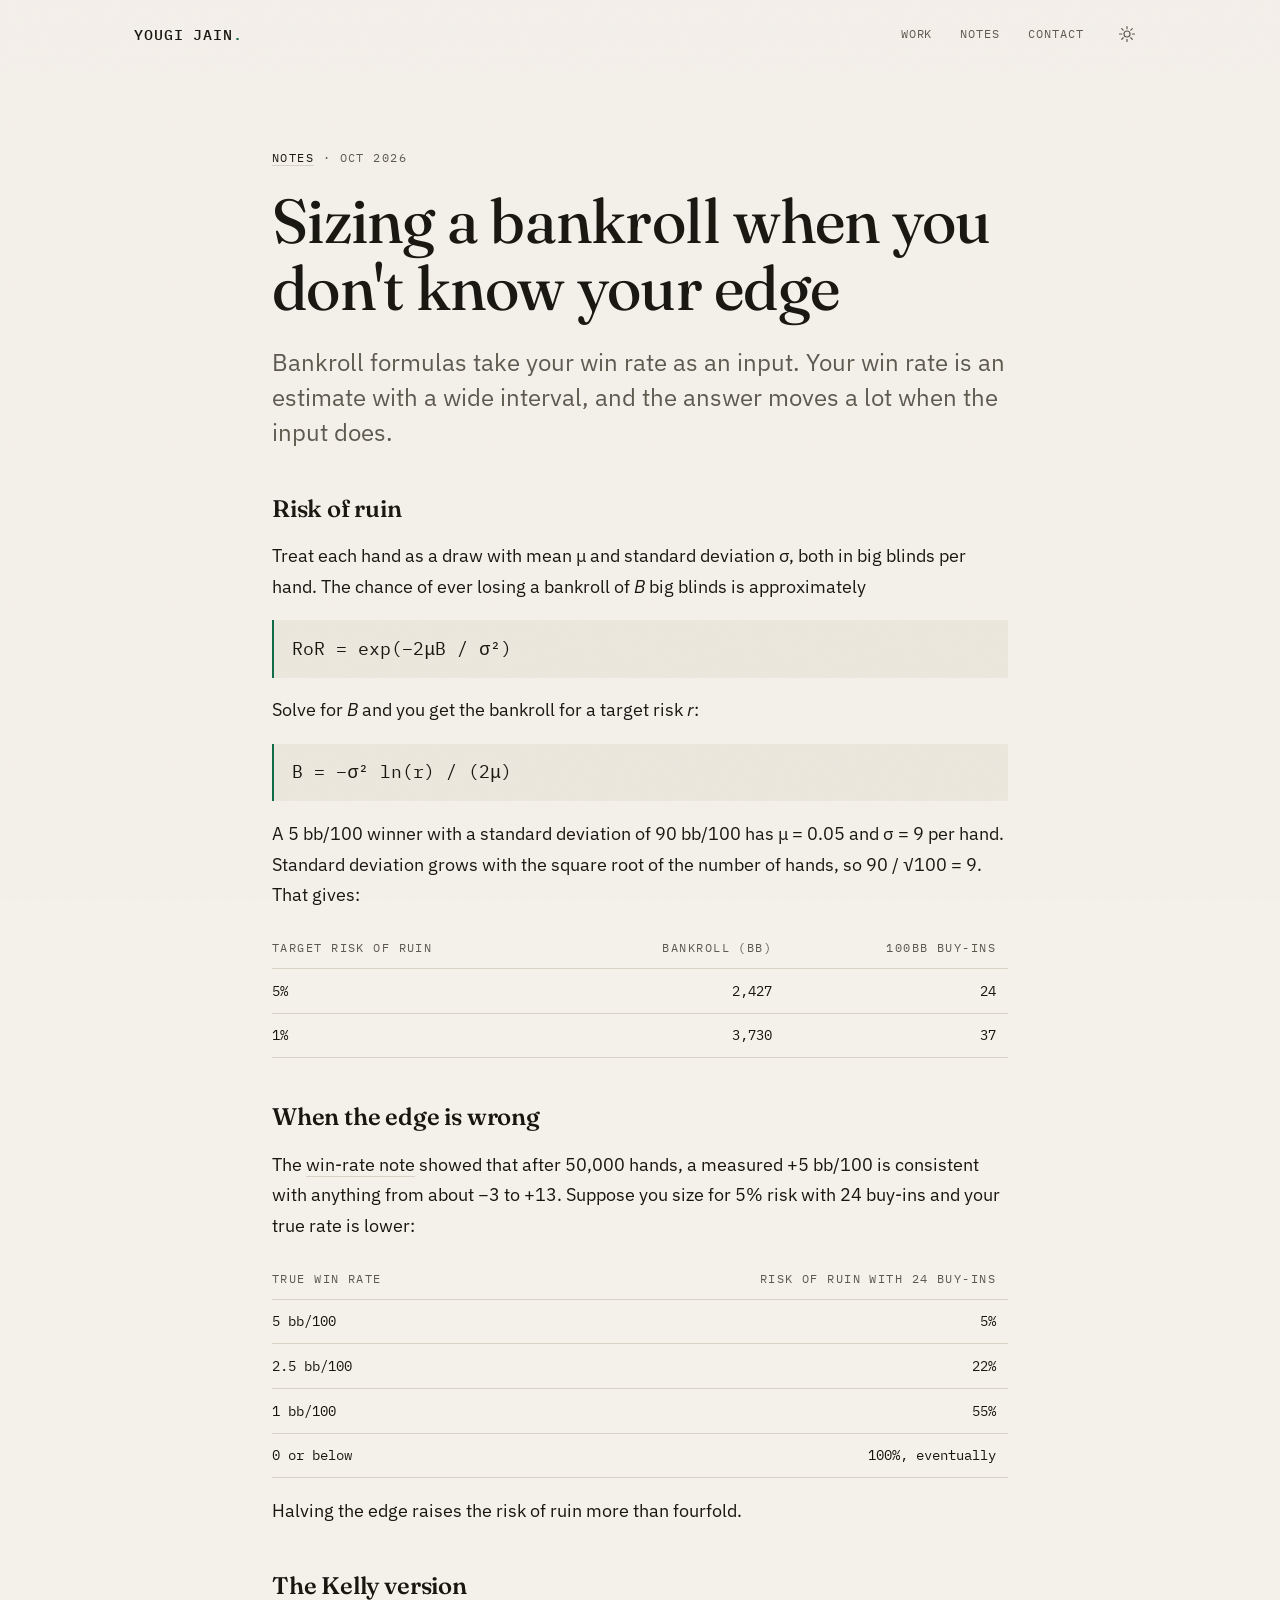
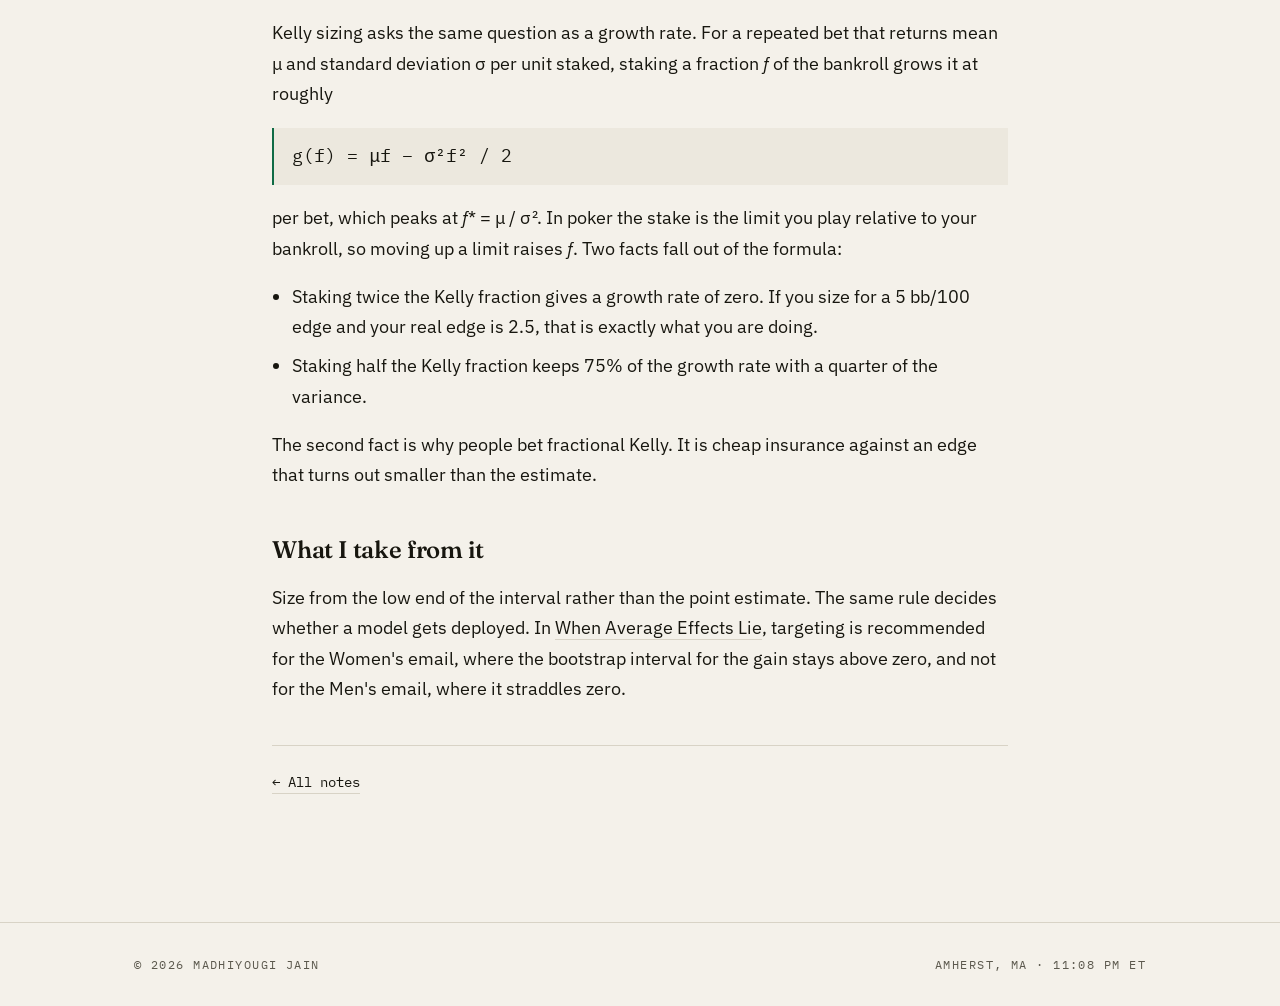
==== notes/bankroll-unknown-edge.html @ f8fefea2 "add the bankroll-under-uncertainty note The second note sizes a bankroll for a 5 bb/100 winner with " ====
<!DOCTYPE html>
<html lang="en">
<head>
  <meta charset="UTF-8" />
  <meta name="viewport" content="width=device-width, initial-scale=1.0" />

  <!-- Set theme before first paint to avoid a flash; flag JS so the
       reveal animation only hides content when scripting is available. -->
  <script>
    (function () {
      try {
        var s = localStorage.getItem("theme");
        var dark = s ? s === "dark" : matchMedia("(prefers-color-scheme: dark)").matches;
        document.documentElement.dataset.theme = dark ? "dark" : "light";
        document.documentElement.classList.add("js");
      } catch (e) {}
    })();
  </script>

  <title>Sizing a bankroll when you don't know your edge | Yougi Jain</title>
  <meta name="description" content="Risk of ruin and Kelly sizing both take your win rate as an input. What happens to a 5% risk-of-ruin bankroll when the true edge is half the estimate." />
  <meta name="author" content="Madhiyougi Jain" />
  <link rel="canonical" href="https://yougijain.com/notes/bankroll-unknown-edge.html" />

  <meta property="og:type" content="article" />
  <meta property="og:title" content="Sizing a bankroll when you don't know your edge" />
  <meta property="og:description" content="Risk of ruin and Kelly sizing both take your win rate as an input. What happens to a 5% risk-of-ruin bankroll when the true edge is half the estimate." />
  <meta property="og:url" content="https://yougijain.com/notes/bankroll-unknown-edge.html" />

  <meta name="theme-color" content="#f4f1ea" media="(prefers-color-scheme: light)" />
  <meta name="theme-color" content="#0c100e" media="(prefers-color-scheme: dark)" />

  <link rel="preconnect" href="https://fonts.googleapis.com" />
  <link rel="preconnect" href="https://fonts.gstatic.com" crossorigin />
  <link href="https://fonts.googleapis.com/css2?family=Fraunces:ital,opsz,wght@0,9..144,100..900;1,9..144,100..900&family=IBM+Plex+Mono:wght@400;500&family=IBM+Plex+Sans:wght@400;500;600&display=swap" rel="stylesheet" />

  <link rel="stylesheet" href="../css/style.css?v=20" />
</head>
<body>
  <a class="skip-link" href="#main">Skip to content</a>

  <header class="nav" id="nav">
    <div class="container nav__inner">
      <a class="nav__brand" href="../index.html">Yougi Jain<span class="nav__dot">.</span></a>

      <div class="nav__right">
        <nav class="nav__links" aria-label="Primary">
          <a href="../index.html#work">Work</a>
          <a href="../index.html#notes">Notes</a>
          <a href="../index.html#contact">Contact</a>
        </nav>

        <button class="nav__theme" id="themeToggle" type="button" aria-label="Switch theme" aria-pressed="false">
          <svg class="nav__theme-sun" aria-hidden="true" width="18" height="18" viewBox="0 0 24 24" fill="none" stroke="currentColor" stroke-width="1.6" stroke-linecap="round">
            <circle cx="12" cy="12" r="4" />
            <path d="M12 2v3M12 19v3M2 12h3M19 12h3M4.9 4.9l2 2M17 17l2 2M19.1 4.9l-2 2M7 17l-2 2" />
          </svg>
          <svg class="nav__theme-moon" aria-hidden="true" width="18" height="18" viewBox="0 0 24 24" fill="currentColor">
            <path d="M21 12.8A9 9 0 1 1 11.2 3a7 7 0 0 0 9.8 9.8z" />
          </svg>
        </button>

        <button class="nav__toggle" id="navToggle" aria-label="Toggle menu" aria-expanded="false">
          <span></span><span></span>
        </button>
      </div>
    </div>
    <span class="nav__progress" aria-hidden="true"></span>
  </header>

  <main id="main">
    <article class="note">
      <div class="container note__inner">
        <p class="note__meta"><a href="../index.html#notes">Notes</a> · Oct 2026</p>
        <h1 class="note__title">Sizing a bankroll when you don't know your edge</h1>
        <p class="note__lede">
          Bankroll formulas take your win rate as an input. Your win rate is an estimate
          with a wide interval, and the answer moves a lot when the input does.
        </p>

        <div class="note__body">
          <h2>Risk of ruin</h2>
          <p>
            Treat each hand as a draw with mean μ and standard deviation σ, both in big
            blinds per hand. The chance of ever losing a bankroll of <i>B</i> big blinds is
            approximately
          </p>
          <p class="note__formula">RoR = exp(−2μB / σ²)</p>
          <p>Solve for <i>B</i> and you get the bankroll for a target risk <i>r</i>:</p>
          <p class="note__formula">B = −σ² ln(r) / (2μ)</p>
          <p>
            A 5&nbsp;bb/100 winner with a standard deviation of 90&nbsp;bb/100 has μ&nbsp;=&nbsp;0.05 and σ&nbsp;=&nbsp;9
            per hand. Standard deviation grows with the square root of the number of hands,
            so 90&nbsp;/&nbsp;√100&nbsp;=&nbsp;9. That gives:
          </p>
          <div class="note__table-wrap">
            <table class="note__table">
              <thead>
                <tr><th scope="col">Target risk of ruin</th><th scope="col">Bankroll (bb)</th><th scope="col">100bb buy-ins</th></tr>
              </thead>
              <tbody>
                <tr><td>5%</td><td>2,427</td><td>24</td></tr>
                <tr><td>1%</td><td>3,730</td><td>37</td></tr>
              </tbody>
            </table>
          </div>

          <h2>When the edge is wrong</h2>
          <p>
            The <a href="win-rate-sample-size.html">win-rate note</a> showed that after
            50,000 hands, a measured +5&nbsp;bb/100 is consistent with anything from about −3 to
            +13. Suppose you size for 5% risk with 24&nbsp;buy-ins and your true rate is lower:
          </p>
          <div class="note__table-wrap">
            <table class="note__table">
              <thead>
                <tr><th scope="col">True win rate</th><th scope="col">Risk of ruin with 24&nbsp;buy-ins</th></tr>
              </thead>
              <tbody>
                <tr><td>5&nbsp;bb/100</td><td>5%</td></tr>
                <tr><td>2.5&nbsp;bb/100</td><td>22%</td></tr>
                <tr><td>1&nbsp;bb/100</td><td>55%</td></tr>
                <tr><td>0 or below</td><td>100%, eventually</td></tr>
              </tbody>
            </table>
          </div>
          <p>Halving the edge raises the risk of ruin more than fourfold.</p>

          <h2>The Kelly version</h2>
          <p>
            Kelly sizing asks the same question as a growth rate. For a repeated bet that
            returns mean μ and standard deviation σ per unit staked, staking a fraction
            <i>f</i> of the bankroll grows it at roughly
          </p>
          <p class="note__formula">g(f) = μf − σ²f² / 2</p>
          <p>
            per bet, which peaks at <i>f</i>*&nbsp;=&nbsp;μ&nbsp;/&nbsp;σ². In poker the stake is the limit you
            play relative to your bankroll, so moving up a limit raises <i>f</i>. Two facts
            fall out of the formula:
          </p>
          <ul>
            <li>
              Staking twice the Kelly fraction gives a growth rate of zero. If you size for
              a 5&nbsp;bb/100 edge and your real edge is 2.5, that is exactly what you are doing.
            </li>
            <li>
              Staking half the Kelly fraction keeps 75% of the growth rate with a quarter of
              the variance.
            </li>
          </ul>
          <p>
            The second fact is why people bet fractional Kelly. It is cheap insurance
            against an edge that turns out smaller than the estimate.
          </p>

          <h2>What I take from it</h2>
          <p>
            Size from the low end of the interval rather than the point estimate. The same
            rule decides whether a model gets deployed. In
            <a href="https://yougijain.github.io/When-Average-Effects-Lie/">When Average
            Effects Lie</a>, targeting is recommended for the Women's email, where the
            bootstrap interval for the gain stays above zero, and not for the Men's email,
            where it straddles zero.
          </p>
        </div>

        <footer class="note__end">
          <a href="../index.html#notes">← All notes</a>
        </footer>
      </div>
    </article>
  </main>

  <footer class="footer">
    <div class="container footer__inner">
      <span>© <span id="year"></span> Madhiyougi Jain</span>
      <span class="footer__meta">Amherst, MA · <span id="localTime"></span></span>
    </div>
  </footer>

  <script src="../js/main.js?v=2"></script>
</body>
</html>
---- css/style.css ----
/* ============================================================
   DESIGN TOKENS
   Change everything from here. Want a bolder, more creative
   look later? Mostly edit these variables + the fonts in
   index.html and the whole site follows.
   ============================================================ */
:root {
  color-scheme: light;

  /* Color — "paper ledger": warm paper, near-black ink, deep ledger green.
     The dark theme is the same story after hours: terminal + phosphor. */
  --bg:        #f4f1ea;   /* warm paper */
  --bg-alt:    #ece8de;   /* subtle panel */
  --bg-hero:   #f8f6f0;   /* landing: a hair lighter than --bg */
  --ink:       #17160f;   /* near-black text */
  --ink-soft:  #5c594e;   /* muted text */
  --line:      #d8d3c6;   /* hairlines / borders */
  --accent:    #0f6b45;   /* ledger green — the one pop of color */
  --accent-ink:#f8f6f0;

  /* Type — Fraunces carries the editorial voice (wide weight + optical
     range), IBM Plex Mono is the data voice, IBM Plex Sans reads quietly. */
  --font-display: "Fraunces", Georgia, serif;
  --font-body:    "IBM Plex Sans", system-ui, sans-serif;
  --font-mono:    "IBM Plex Mono", ui-monospace, monospace;

  /* Scale */
  --step--2: clamp(0.7rem, 0.68rem + 0.1vw, 0.75rem);
  --step--1: clamp(0.83rem, 0.8rem + 0.15vw, 0.9rem);
  --step-0:  clamp(1rem, 0.95rem + 0.25vw, 1.125rem);
  --step-1:  clamp(1.2rem, 1.1rem + 0.5vw, 1.5rem);
  --step-2:  clamp(1.6rem, 1.4rem + 1.1vw, 2.4rem);
  --step-3:  clamp(2.2rem, 1.8rem + 2.6vw, 3.9rem);
  --step-4:  clamp(2.7rem, 1.9rem + 5.9vw, 7.4rem);

  /* Spacing scale — for intra-section stacking */
  --space-2: 1rem;
  --space-3: 1.5rem;
  --space-4: 2.5rem;

  /* Layout */
  --container: 1140px;
  --gutter: clamp(1.25rem, 5vw, 4rem);
  --section-y: clamp(4.5rem, 10vw, 9rem);
  --radius: 14px;
  --rail: 220px;       /* shared section label column */
  --nav-h: 68px;

  /* Motion */
  --ease: cubic-bezier(0.22, 1, 0.36, 1);
}

/* Dark theme — applied by the inline <head> script + nav toggle.
   Green-cast near-black + phosphor accent: the terminal after hours. */
[data-theme="dark"] {
  color-scheme: dark;
  --bg:#0c100e; --bg-alt:#131a16; --bg-hero:#0f1411; --ink:#e8ece3;
  --ink-soft:#99a195; --line:#242c26; --accent:#45d688; --accent-ink:#0c100e;
}

/* ============================================================
   RESET / BASE
   ============================================================ */
*, *::before, *::after { box-sizing: border-box; }
* { margin: 0; }
html { scroll-behavior: smooth; -webkit-text-size-adjust: 100%; }
@media (prefers-reduced-motion: reduce) {
  html { scroll-behavior: auto; }
  *, *::before, *::after { animation: none !important; transition: none !important; }
  .reveal, .stat-strip.reveal > div { opacity: 1 !important; transform: none !important; }
  .hero__scroll-line::after { width: 100%; }
}

body {
  background: var(--bg);
  color: var(--ink);
  font-family: var(--font-body);
  font-size: var(--step-0);
  line-height: 1.6;
  -webkit-font-smoothing: antialiased;
  text-rendering: optimizeLegibility;
  transition: background-color .35s var(--ease), color .35s var(--ease);
}

img { max-width: 100%; display: block; }
a { color: inherit; text-decoration: none; }
ul, ol { list-style: none; padding: 0; }

::selection { background: var(--accent); color: var(--accent-ink); }

/* Film grain — a whisper of texture so large flat areas don't read sterile.
   Pure SVG noise, fixed, non-interactive. */
body::after {
  content: "";
  position: fixed; inset: 0; z-index: 90;
  pointer-events: none;
  background-image: url("data:image/svg+xml,%3Csvg xmlns='http://www.w3.org/2000/svg' width='160' height='160'%3E%3Cfilter id='n'%3E%3CfeTurbulence type='fractalNoise' baseFrequency='0.9' numOctaves='2' stitchTiles='stitch'/%3E%3C/filter%3E%3Crect width='100%25' height='100%25' filter='url(%23n)'/%3E%3C/svg%3E");
  opacity: .035;
}
[data-theme="dark"] body::after { opacity: .05; }

/* Consistent, token-driven focus ring for keyboard users only */
:where(a, button, [tabindex]):focus-visible {
  outline: 2px solid var(--accent);
  outline-offset: 3px;
  border-radius: 2px;
}
:focus:not(:focus-visible) { outline: none; }
.btn:focus-visible { outline-offset: 4px; }

.container {
  width: 100%;
  max-width: var(--container);
  margin-inline: auto;
  padding-inline: var(--gutter);
}

.skip-link {
  position: absolute; left: -999px; top: 0;
  background: var(--ink); color: var(--bg);
  padding: .6rem 1rem; z-index: 100; border-radius: 0 0 2px 0;
}
.skip-link:focus { left: 0; }

/* ============================================================
   NAV
   ============================================================ */
.nav {
  position: fixed; inset: 0 0 auto 0; z-index: 50;
  backdrop-filter: blur(10px);
  background: color-mix(in srgb, var(--bg) 80%, transparent);
  border-bottom: 1px solid transparent;
  transition: border-color .35s var(--ease), background-color .35s var(--ease);
}
.nav.is-scrolled { border-bottom-color: var(--line); }
.nav__inner {
  display: flex; align-items: center; justify-content: space-between;
  height: var(--nav-h);
}
.nav__brand {
  font-family: var(--font-mono);
  font-weight: 500; font-size: 0.95rem;
  text-transform: uppercase; letter-spacing: 0.06em;
}
.nav__dot { color: var(--accent); }
.nav__right { display: flex; align-items: center; gap: 1.5rem; }
.nav__links { display: flex; gap: 1.75rem; }
.nav__links a {
  font-family: var(--font-mono);
  font-size: var(--step--2); text-transform: uppercase; letter-spacing: 0.08em;
  color: var(--ink-soft);
  position: relative; transition: color .2s var(--ease);
}
.nav__links a::after {
  content: ""; position: absolute; left: 0; bottom: -4px;
  width: 0; height: 1px; background: var(--accent);
  transition: width .25s var(--ease);
}
.nav__links a:hover, .nav__links a.is-active { color: var(--ink); }
.nav__links a:hover::after, .nav__links a.is-active::after { width: 100%; }

/* Theme toggle */
.nav__theme {
  display: inline-flex; align-items: center; justify-content: center;
  width: 38px; height: 38px;
  background: none; border: 0; cursor: pointer;
  color: var(--ink-soft); transition: color .2s var(--ease);
}
.nav__theme:hover { color: var(--ink); }
.nav__theme svg { display: block; }
.nav__theme .nav__theme-moon { display: none; }
[data-theme="dark"] .nav__theme .nav__theme-sun { display: none; }
[data-theme="dark"] .nav__theme .nav__theme-moon { display: block; }

.nav__toggle {
  display: none; flex-direction: column; gap: 5px;
  background: none; border: 0; cursor: pointer; padding: 8px;
}
.nav__toggle span {
  width: 24px; height: 2px; background: var(--ink);
  transition: transform .3s var(--ease), opacity .3s var(--ease);
}
.nav.is-open .nav__toggle span:nth-child(1) { transform: translateY(3.5px) rotate(45deg); }
.nav.is-open .nav__toggle span:nth-child(2) { transform: translateY(-3.5px) rotate(-45deg); }

/* Reading progress — a hairline of accent along the nav's bottom edge.
   Width driven by --scroll (0–1) from JS; sits on the border line. */
.nav__progress {
  position: absolute; left: 0; right: 0; bottom: -1px;
  height: 2px; background: var(--accent);
  transform: scaleX(var(--scroll, 0)); transform-origin: left;
  pointer-events: none;
}

/* ============================================================
   HERO
   ============================================================ */
.hero {
  min-height: 100svh;
  display: flex; flex-direction: column; justify-content: center;
  padding-block: 8rem 4rem; position: relative;
  overflow: hidden;
  /* Landing reads a touch lighter than the content below, with a faint
     accent glow from the top for depth. The 1px border-top on the first
     section keeps the scroll transition crisp. */
  background:
    radial-gradient(135% 95% at 50% 0%, color-mix(in srgb, var(--accent) 5%, transparent), transparent 55%),
    var(--bg-hero);
}
/* Data grid — a faint dot lattice fading out toward the fold… */
.hero::before {
  content: "";
  position: absolute; inset: 0; pointer-events: none;
  background-image: radial-gradient(color-mix(in srgb, var(--ink) 30%, transparent) 1px, transparent 1.5px);
  background-size: 30px 30px;
  -webkit-mask-image: linear-gradient(to bottom, black, transparent 72%);
  mask-image: linear-gradient(to bottom, black, transparent 72%);
  opacity: .3;
}
/* …and an accent layer of the same lattice, unmasked only in a circle
   around the cursor (--mx/--my from JS) so dots light up as you move. */
.hero::after {
  content: "";
  position: absolute; inset: 0; pointer-events: none;
  background-image: radial-gradient(var(--accent) 1.2px, transparent 1.8px);
  background-size: 30px 30px;
  -webkit-mask-image: radial-gradient(240px circle at var(--mx, -999px) var(--my, -999px), black, transparent 70%);
  mask-image: radial-gradient(240px circle at var(--mx, -999px) var(--my, -999px), black, transparent 70%);
  opacity: .55;
}
.hero__content { position: relative; z-index: 1; }
.hero__eyebrow {
  font-family: var(--font-mono);
  font-size: var(--step--1);
  text-transform: uppercase; letter-spacing: 0.12em;
  color: var(--ink-soft); margin-bottom: 1.5rem;
}
.hero__title {
  font-family: var(--font-display);
  font-weight: 320;
  font-size: var(--step-4);
  line-height: 1.04;
  letter-spacing: -0.015em;
  margin-bottom: 1.75rem;
}
/* Masked line reveal — each line slides up out of its own overflow-clipped
   wrapper on load. Hidden state comes from the animation itself (fill-mode
   both), so no-JS and reduced-motion visitors just see the text. */
.hero__line {
  display: block; overflow: hidden;
  padding-block: .1em; margin-block: -.1em; /* keep descenders unclipped */
}
.hero__line-inner { display: inline-block; }
html.js .hero__line-inner { animation: heroLineUp .9s var(--ease) both; animation-delay: .1s; }
html.js .hero__line:nth-child(2) .hero__line-inner { animation-delay: .22s; }
@keyframes heroLineUp { from { transform: translateY(112%); } }
/* The one editorial flourish: the payoff word swings heavy and italic
   against the light roman around it. */
.hero__accent-word {
  font-family: var(--font-display);
  font-style: italic; font-weight: 680;
  font-size: 1em; letter-spacing: -0.01em;
  color: var(--accent);
}
.hero__lede {
  max-width: 48ch;
  font-size: var(--step-1);
  line-height: 1.45;
  color: var(--ink-soft);
  margin-bottom: var(--space-4);
}
/* Lede links point at project cards further down; underline them quietly. */
.hero__lede a {
  color: var(--ink);
  border-bottom: 1px solid var(--line);
  transition: color .2s var(--ease), border-color .2s var(--ease);
}
.hero__lede a:hover { color: var(--accent); border-color: var(--accent); }
.hero__actions { display: flex; align-items: center; gap: 1rem 1.5rem; flex-wrap: wrap; }
/* Load-in choreography: eyebrow → title lines → lede → actions. */
.hero__lede.reveal { transition-delay: .3s; }
.hero__actions.reveal { transition-delay: .42s; }

/* Availability — quiet, next to the CTAs, with a slow-pulsing dot. */
.hero__avail {
  display: inline-flex; align-items: center; gap: .55rem;
  font-family: var(--font-mono); font-size: var(--step--2);
  text-transform: uppercase; letter-spacing: 0.12em;
  color: var(--ink-soft);
}
.hero__avail-dot {
  width: 8px; height: 8px; border-radius: 50%;
  background: var(--accent); position: relative; flex: none;
}
.hero__avail-dot::after {
  content: ""; position: absolute; inset: 0; border-radius: 50%;
  background: var(--accent);
  animation: availPing 2.4s var(--ease) infinite;
}
@keyframes availPing {
  0% { transform: scale(1); opacity: .6; }
  70%, 100% { transform: scale(2.6); opacity: 0; }
}

.hero__scroll {
  position: absolute; bottom: 2rem; left: var(--gutter);
  display: flex; align-items: center; gap: .75rem;
  font-family: var(--font-mono); font-size: var(--step--2);
  letter-spacing: 0.12em; text-transform: uppercase; color: var(--ink-soft);
}
.hero__scroll-line { width: 50px; height: 1px; background: var(--line); position: relative; overflow: hidden; }
.hero__scroll-line::after {
  content: ""; position: absolute; inset: 0; width: 50%;
  background: var(--ink); animation: scrollLine 2.2s var(--ease) infinite;
}
@keyframes scrollLine { 0%{transform:translateX(-100%);} 100%{transform:translateX(200%);} }

/* ============================================================
   BUTTONS
   ============================================================ */
.btn {
  display: inline-flex; align-items: center; gap: .5rem;
  font-family: var(--font-mono);
  font-size: var(--step--1); font-weight: 500;
  text-transform: uppercase; letter-spacing: 0.07em;
  padding: .8rem 1.35rem; border-radius: 2px;
  border: 1px solid var(--ink);
  transition: transform .2s var(--ease), background .2s var(--ease), color .2s var(--ease), border-color .2s var(--ease);
}
.btn--primary { background: var(--ink); color: var(--bg); }
.btn--primary:hover { background: var(--accent); border-color: var(--accent); color: var(--accent-ink); }
.btn--ghost { background: transparent; color: var(--ink); }
.btn--ghost:hover { background: var(--ink); color: var(--bg); }

/* ============================================================
   SECTIONS (shared)
   ============================================================ */
.section { padding-block: var(--section-y); border-top: 1px solid var(--line); }
.section__grid {
  display: grid; grid-template-columns: var(--rail) 1fr; gap: clamp(2rem, 5vw, 5rem);
}
.section__label, .section__num {
  font-family: var(--font-mono);
  font-size: var(--step--1);
  text-transform: uppercase; letter-spacing: 0.12em; color: var(--ink-soft);
}
.section__label { position: sticky; top: calc(var(--nav-h) + 2rem); height: max-content; }
.section__num { display: block; font-size: var(--step-0); font-weight: 500; color: var(--accent); margin-bottom: .4rem; }

.lead {
  font-family: var(--font-display);
  font-size: var(--step-2); line-height: 1.38;
  letter-spacing: -0.01em; color: var(--ink);
  margin-bottom: var(--space-3); font-weight: 400;
}
.section__body p { margin-bottom: var(--space-2); color: var(--ink-soft); max-width: 58ch; }
.section__body p.lead { color: var(--ink); }

/* About facts — the section now leads with these (no intro prose). */
.facts {
  display: grid;
  grid-template-columns: repeat(2, 1fr); gap: 1.5rem 2rem;
}
.fact dt {
  font-family: var(--font-mono); font-size: var(--step--2);
  text-transform: uppercase; letter-spacing: 0.12em;
  color: var(--ink-soft); margin-bottom: .35rem;
}
.fact dd { font-weight: 500; }

/* ============================================================
   STAT PRIMITIVE
   One monospace key/value language in two tiers: the About
   "at a glance" strip (showcase — larger dd at --step-2) and
   the per-project metric rows (inline — dd at --step-1, with
   hairline dividers). Same vocabulary, deliberate size delta.
   ============================================================ */
.stat-strip {
  display: flex; flex-wrap: wrap; gap: 1.75rem 2rem;
  margin-top: var(--space-4); padding-top: 1.75rem;
  border-top: 1px solid var(--line);
  font-variant-numeric: tabular-nums;
}
.stat-strip > div { flex: 1 1 auto; min-width: max-content; }
.stat-strip > div dt {
  font-family: var(--font-mono); font-size: var(--step--2);
  text-transform: uppercase; letter-spacing: 0.12em;
  color: var(--ink-soft); margin-bottom: .3rem;
}
.stat-strip > div dd {
  font-family: var(--font-mono); font-size: var(--step-2);
  font-weight: 500; letter-spacing: -0.02em; line-height: 1;
}
/* Children cascade in one after another once the strip is revealed
   (hidden state gated on html.js, same contract as .reveal). */
html.js .stat-strip.reveal > div {
  opacity: 0; transform: translateY(14px);
  transition: opacity .6s var(--ease), transform .6s var(--ease);
}
html.js .stat-strip.reveal.is-visible > div { opacity: 1; transform: none; }
.stat-strip.reveal > div:nth-child(2) { transition-delay: .08s; }
.stat-strip.reveal > div:nth-child(3) { transition-delay: .16s; }
.stat-strip.reveal > div:nth-child(4) { transition-delay: .24s; }

.stats {
  display: flex; flex-wrap: wrap; gap: .9rem 0;
  margin-bottom: 1.25rem; border-top: 1px solid var(--line);
  font-variant-numeric: tabular-nums;
}
.stat { padding: .65rem 1.1rem .65rem 0; margin-right: 1.1rem; border-right: 1px solid var(--line); }
.stat:last-child { border-right: 0; margin-right: 0; }
.stat dt {
  font-family: var(--font-mono); font-size: var(--step--2);
  text-transform: uppercase; letter-spacing: 0.12em;
  color: var(--ink-soft); margin-bottom: .2rem;
}
.stat dd {
  font-family: var(--font-mono); font-size: var(--step-1);
  font-weight: 500; letter-spacing: -0.01em; color: var(--ink);
}

/* ============================================================
   PROJECTS
   ============================================================ */
.projects { display: grid; border-block: 1px solid var(--line); }
.project {
  /* How far the hover tint reaches past the text column on each side.
     Always narrower than --gutter and the rail gap, so it never overflows. */
  --card-pad-x: clamp(1rem, 2.5vw, 2rem);
  position: relative;
  isolation: isolate;
  background: var(--bg);
  padding: clamp(2.25rem, 4vw, 3.25rem) 0;
}
.project + .project { border-top: 1px solid var(--line); }
/* Cards the hero links to land below the sticky nav, not under it. */
.project[id] { scroll-margin-top: var(--nav-h); }
/* Hover tint is a layer wider than the card, giving the copy breathing
   room while the text and rules stay aligned with the rest of the page. */
.project::after {
  content: "";
  position: absolute; inset: 0 calc(-1 * var(--card-pad-x));
  z-index: -1;
  background: var(--bg-alt);
  opacity: 0;
  transition: opacity .3s var(--ease);
}
/* Accent rail marks the tint's left edge and grows from the vertical
   centre outward on hover. */
.project::before {
  content: "";
  position: absolute; left: calc(-1 * var(--card-pad-x)); top: 0; bottom: 0;
  width: 2px; background: var(--accent);
  transform: scaleY(0); transform-origin: center;
  transition: transform .35s var(--ease);
}
.project:hover::after { opacity: 1; }
.project:hover::before { transform: scaleY(1); }

/* Featured project — the flagship leads the section on the strength of a
   larger title alone, so it reads as the hero without borrowing the hover
   treatment (a persistent tint/rail made it look permanently hovered). */
.project--featured .project__title { font-size: var(--step-3); }
.project__meta { display: flex; flex-direction: row; align-items: baseline; gap: 1rem; margin-bottom: 1rem; }
.project__body { min-width: 0; }
.project__year { font-family: var(--font-mono); font-size: var(--step--1); }
.project__badge {
  font-family: var(--font-mono); font-size: var(--step--2);
  text-transform: uppercase; letter-spacing: 0.12em; color: var(--accent);
}
.project__type {
  font-size: var(--step--2); text-transform: uppercase; letter-spacing: 0.12em;
  color: var(--ink-soft); margin-left: auto;
}
.project__title {
  font-family: var(--font-display); font-weight: 560;
  font-size: var(--step-2); letter-spacing: -0.012em;
  line-height: 1.12; margin-bottom: 1rem;
}
.project__desc { color: var(--ink-soft); max-width: 58ch; margin-bottom: 1.25rem; }

/* Tech stack — a quiet slash-separated metadata line, not a chip cloud. */
.tags { display: flex; flex-wrap: wrap; align-items: baseline; gap: .3rem .65rem; margin-bottom: 1.25rem; }
.tags li {
  font-family: var(--font-mono);
  font-size: var(--step--1);
  line-height: 1.5;
  color: var(--ink-soft);
  white-space: nowrap;
  transition: color .2s var(--ease);
}
.tags li:not(:last-child)::after { content: " /"; color: var(--line); margin-left: .65rem; }
.tags li:hover { color: var(--ink); }

.project__links { display: flex; gap: 1.5rem; }
.project__links a {
  font-family: var(--font-mono);
  font-size: var(--step--1); font-weight: 500;
  border-bottom: 1px solid var(--line); padding-bottom: 2px;
  transition: border-color .2s var(--ease), color .2s var(--ease);
}
.project__links a:hover { border-color: var(--accent); color: var(--accent); }

/* Work groups: the full cards are split into labelled sets. The label
   shares the "Also built" label style below; groups stack with the same gap. */
.work-group + .work-group { margin-top: var(--space-4); }

/* Index list: a compact, hairline-ruled list of links, one row per item.
   Name and year share a line with the summary below on narrow screens,
   three columns once there's room. Used by "Also built" under the work
   groups and by the Notes section. External links (target=_blank) get a
   ↗ after the name; internal ones don't. */
.also { margin-top: var(--space-4); }
.work-group__label,
.also__label {
  font-family: var(--font-mono); font-size: var(--step--2); font-weight: 400;
  text-transform: uppercase; letter-spacing: 0.12em;
  color: var(--ink-soft); margin-bottom: .75rem;
}
.index-list { border-top: 1px solid var(--line); }
.index-list__item { border-bottom: 1px solid var(--line); }
.index-list__item a {
  display: grid;
  grid-template-columns: minmax(8rem, 11rem) 1fr auto;
  grid-template-areas: "name desc year";
  gap: .3rem 1.5rem; align-items: baseline;
  padding-block: 1.1rem;
}
.index-list__name {
  grid-area: name;
  font-family: var(--font-display); font-weight: 560; font-size: var(--step-1);
  letter-spacing: -0.008em; line-height: 1.2;
  transition: color .2s var(--ease);
}
.index-list__item a[target="_blank"] .index-list__name::after { content: " ↗"; font-family: var(--font-mono); font-size: var(--step--1); color: var(--ink-soft); }
.index-list__desc { grid-area: desc; color: var(--ink-soft); font-size: var(--step--1); line-height: 1.55; max-width: 58ch; }
.index-list__year { grid-area: year; font-family: var(--font-mono); font-size: var(--step--1); color: var(--ink-soft); white-space: nowrap; }
.index-list__item a:hover .index-list__name { color: var(--accent); }

/* "See more" link below the projects list */
.work__more {
  display: inline-block; margin-top: 2.5rem;
  font-family: var(--font-mono); font-size: var(--step--1);
  color: var(--ink-soft);
  border-bottom: 1px solid var(--line); padding-bottom: 3px;
  transition: color .2s var(--ease), border-color .2s var(--ease);
}
.work__more:hover { color: var(--accent); border-color: var(--accent); }

/* ============================================================
   EXPERIENCE / TIMELINE
   ============================================================ */
.timeline { display: grid; }
/* Each item carries a segment of the spine via its left border; spacing
   lives in padding-bottom so the border stays continuous through the gap.
   The last item drops its border so the line ends exactly at the last node. */
.timeline__item {
  position: relative;
  margin-left: 6px;
  padding: 0 0 var(--space-4) 2rem;
  border-left: 2px solid var(--line);
  transition: border-color .3s var(--ease);
}
.timeline__item:last-child { padding-bottom: 0; border-color: transparent; }
.timeline__item::before {
  content: "";
  position: absolute; left: -8px; top: .2rem;
  width: 14px; height: 14px; border-radius: 50%;
  background: var(--bg); border: 2px solid var(--accent);
  transition: background .25s var(--ease), transform .3s var(--ease);
}
.timeline__what { transition: transform .3s var(--ease); }
/* Hover: the segment's node lights up and grows while its copy steps off the
   spine, so each role reads as an active point on the timeline. */
.timeline__item:not(:last-child):hover { border-color: var(--accent); }
.timeline__item:hover::before { background: var(--accent); transform: scale(1.3); }
.timeline__item:hover .timeline__what { transform: translateX(8px); }
.timeline__item:hover .timeline__what h3 { color: var(--accent); }
.timeline__when {
  font-family: var(--font-mono); font-size: var(--step--2);
  text-transform: uppercase; letter-spacing: 0.12em;
  color: var(--accent); margin-bottom: .5rem;
}
.timeline__what h3 {
  font-family: var(--font-display); font-size: var(--step-1);
  font-weight: 560; letter-spacing: -0.008em; margin-bottom: .25rem;
  transition: color .25s var(--ease);
}
.timeline__org { color: var(--ink-soft) !important; font-weight: 500; margin-bottom: .6rem !important; font-size: var(--step--1); }
.timeline__what > p:last-child { margin-bottom: 0; }

/* ============================================================
   EDUCATION
   ============================================================ */
.edu__head {
  display: flex; flex-wrap: wrap; align-items: baseline;
  justify-content: space-between; gap: .35rem 1.5rem; margin-bottom: .6rem;
}
.edu__school { font-family: var(--font-display); font-size: var(--step-1); font-weight: 560; letter-spacing: -0.008em; }
.edu__when {
  font-family: var(--font-mono); font-size: var(--step--2);
  text-transform: uppercase; letter-spacing: 0.12em; color: var(--accent);
}
.edu__degree { color: var(--ink) !important; font-weight: 500; margin-bottom: .6rem !important; }
.edu__note { color: var(--ink-soft); max-width: 58ch; }

/* ============================================================
   SKILLS
   ============================================================ */
.skills { display: grid; grid-template-columns: repeat(auto-fit, minmax(160px, 1fr)); gap: 2rem; }
.skills__group h4 {
  font-family: var(--font-mono); font-size: var(--step--2);
  text-transform: uppercase; letter-spacing: 0.12em;
  color: var(--ink-soft); margin-bottom: 1rem; padding-bottom: .5rem;
  border-bottom: 1px solid var(--line);
}
.skills__group ul { display: grid; gap: .5rem; }
.skills__group li { font-weight: 500; }

/* ============================================================
   CONTACT
   ============================================================ */
.section--contact { text-align: left; }
.contact__title {
  font-family: var(--font-display); font-weight: 320;
  font-size: var(--step-3); letter-spacing: -0.015em;
  line-height: 1.08; margin: 0 0 1rem;
}
.contact__lede { color: var(--ink-soft); max-width: 50ch; margin-bottom: 2rem; }
.contact__email {
  display: inline-block; font-family: var(--font-mono);
  font-size: var(--step-2); font-weight: 500; letter-spacing: -0.03em;
  border-bottom: 2px solid var(--line); padding-bottom: 4px;
  transition: border-color .25s var(--ease), color .25s var(--ease);
}
.contact__email:hover { border-color: var(--accent); color: var(--accent); }
.contact__socials { display: flex; gap: 2rem; margin-top: var(--space-4); flex-wrap: wrap; }
.contact__socials a {
  font-family: var(--font-mono);
  font-size: var(--step--1); color: var(--ink-soft);
  transition: color .2s var(--ease);
}
.contact__socials a:hover { color: var(--ink); }

/* ============================================================
   FOOTER
   ============================================================ */
.footer { border-top: 1px solid var(--line); padding-block: 2rem; }
.footer__inner {
  display: flex; justify-content: space-between; align-items: center;
  font-family: var(--font-mono); font-size: var(--step--2);
  color: var(--ink-soft); text-transform: uppercase; letter-spacing: 0.12em;
}

/* ============================================================
   REVEAL ANIMATION (JS adds .is-visible)
   Hidden state is opt-in: only when JS is present (html.js) so
   no-JS / failed-script visitors always see content. Reduced
   motion forces everything visible (see media query above).
   ============================================================ */
.reveal { opacity: 0; transform: translateY(24px); transition: opacity .7s var(--ease), transform .7s var(--ease); }
.reveal.is-visible { opacity: 1; transform: none; }
html:not(.js) .reveal { opacity: 1; transform: none; }

/* ============================================================
   NOTES (notes/*.html)
   Long-form pages share the site's nav, footer, and tokens. The
   column narrows to a reading measure; formulas and tables use the
   mono data voice from the stat primitive.
   ============================================================ */
.note { padding-block: calc(var(--nav-h) + clamp(2.5rem, 7vw, 5rem)) var(--section-y); }
.note__inner { max-width: calc(46rem + 2 * var(--gutter)); }
.note__meta {
  font-family: var(--font-mono); font-size: var(--step--2);
  text-transform: uppercase; letter-spacing: 0.12em;
  color: var(--ink-soft); margin-bottom: 1.25rem;
}
.note__title {
  font-family: var(--font-display); font-weight: 460;
  font-size: var(--step-3); line-height: 1.08; letter-spacing: -0.012em;
  margin-bottom: 1.5rem;
}
.note__lede {
  font-size: var(--step-1); line-height: 1.45; color: var(--ink-soft);
  margin-bottom: var(--space-4);
}
.note__body { line-height: 1.7; }
.note__body > * + * { margin-top: 1.1rem; }
.note__body h2 {
  font-family: var(--font-display); font-weight: 560;
  font-size: var(--step-1); letter-spacing: -0.008em; line-height: 1.25;
  margin-top: 2.75rem;
}
.note__body ul { list-style: disc; padding-left: 1.25rem; }
.note__body li + li { margin-top: .5rem; }
.note__meta a,
.note__body a,
.note__end a {
  color: var(--ink);
  border-bottom: 1px solid var(--line);
  transition: color .2s var(--ease), border-color .2s var(--ease);
}
.note__meta a:hover,
.note__body a:hover,
.note__end a:hover { color: var(--accent); border-color: var(--accent); }
.note__formula {
  font-family: var(--font-mono); font-size: var(--step-0);
  background: var(--bg-alt); border-left: 2px solid var(--accent);
  padding: .85rem 1.15rem; overflow-x: auto; white-space: nowrap;
}
.note__table-wrap { overflow-x: auto; }
.note__table {
  width: 100%; border-collapse: collapse;
  font-family: var(--font-mono); font-size: var(--step--1);
  font-variant-numeric: tabular-nums;
}
.note__table th,
.note__table td {
  text-align: right; padding: .6rem .75rem;
  border-bottom: 1px solid var(--line); white-space: nowrap;
}
.note__table th:first-child,
.note__table td:first-child { text-align: left; padding-left: 0; }
.note__table th {
  font-size: var(--step--2); font-weight: 400; white-space: normal;
  text-transform: uppercase; letter-spacing: 0.12em; color: var(--ink-soft);
  vertical-align: bottom;
}
/* Sample-size calculator in the win-rate note: two number inputs, two
   outputs, all in the mono data voice. */
.calc { border: 1px solid var(--line); padding: 1.25rem 1.25rem 1.1rem; display: grid; gap: 1.1rem; }
.calc__fields { display: flex; flex-wrap: wrap; gap: 1rem 1.5rem; }
.calc label,
.calc__out dt {
  font-family: var(--font-mono); font-size: var(--step--2); line-height: 1.4;
  text-transform: uppercase; letter-spacing: 0.12em; color: var(--ink-soft);
}
.calc label { display: grid; gap: .4rem; }
.calc input {
  width: 9rem; padding: .5rem .65rem;
  font: 500 var(--step-0)/1.2 var(--font-mono); letter-spacing: 0;
  color: var(--ink); background: var(--bg);
  border: 1px solid var(--line); border-radius: 0;
}
.calc input:focus-visible { outline: 2px solid var(--accent); outline-offset: 2px; }
.calc__out { display: flex; flex-wrap: wrap; gap: 1rem 2.5rem; padding-top: 1rem; border-top: 1px solid var(--line); }
.calc__out dt { margin-bottom: .2rem; }
.calc__out dd { font-family: var(--font-mono); font-size: var(--step-1); line-height: 1.3; font-variant-numeric: tabular-nums; }
.calc__out output { font-weight: 500; color: var(--ink); }
.note__end {
  margin-top: var(--space-4); padding-top: 1.5rem;
  border-top: 1px solid var(--line);
  display: flex; flex-wrap: wrap; justify-content: space-between; gap: 1rem 2rem;
  font-family: var(--font-mono); font-size: var(--step--1);
}

/* ============================================================
   RESPONSIVE
   ============================================================ */
@media (max-width: 820px) {
  .nav__links {
    position: fixed; inset: var(--nav-h) 0 auto 0;
    flex-direction: column; gap: 0;
    background: var(--bg); border-bottom: 1px solid var(--line);
    padding: 1rem var(--gutter) 2rem;
    transform: translateY(-120%); transition: transform .35s var(--ease);
    z-index: 40;
  }
  .nav.is-open .nav__links { transform: translateY(0); }
  .nav__links a { padding: .9rem 0; font-size: var(--step-1); border-bottom: 1px solid var(--line); }
  .nav__toggle { display: flex; }

  .section__grid { grid-template-columns: 1fr; gap: 1.5rem; }
  .section__label { position: static; }
  .facts { grid-template-columns: 1fr 1fr; }
  .index-list__item a { grid-template-columns: 1fr auto; grid-template-areas: "name year" "desc desc"; }
}

@media (max-width: 460px) {
  .facts { grid-template-columns: 1fr; }
  .note__formula { font-size: var(--step--1); padding-inline: .9rem; }
  .note__table th, .note__table td { padding-inline: .45rem; }
  .hero__actions { width: 100%; }
  .btn { flex: 1; justify-content: center; }
  .project__type { margin-left: 0; }
  .stat { border-right: 0; margin-right: 1.6rem; }
}

/* Narrowest phones: the mono-caps CTAs stack instead of squeezing. */
@media (max-width: 350px) {
  .btn { flex-basis: 100%; }
}
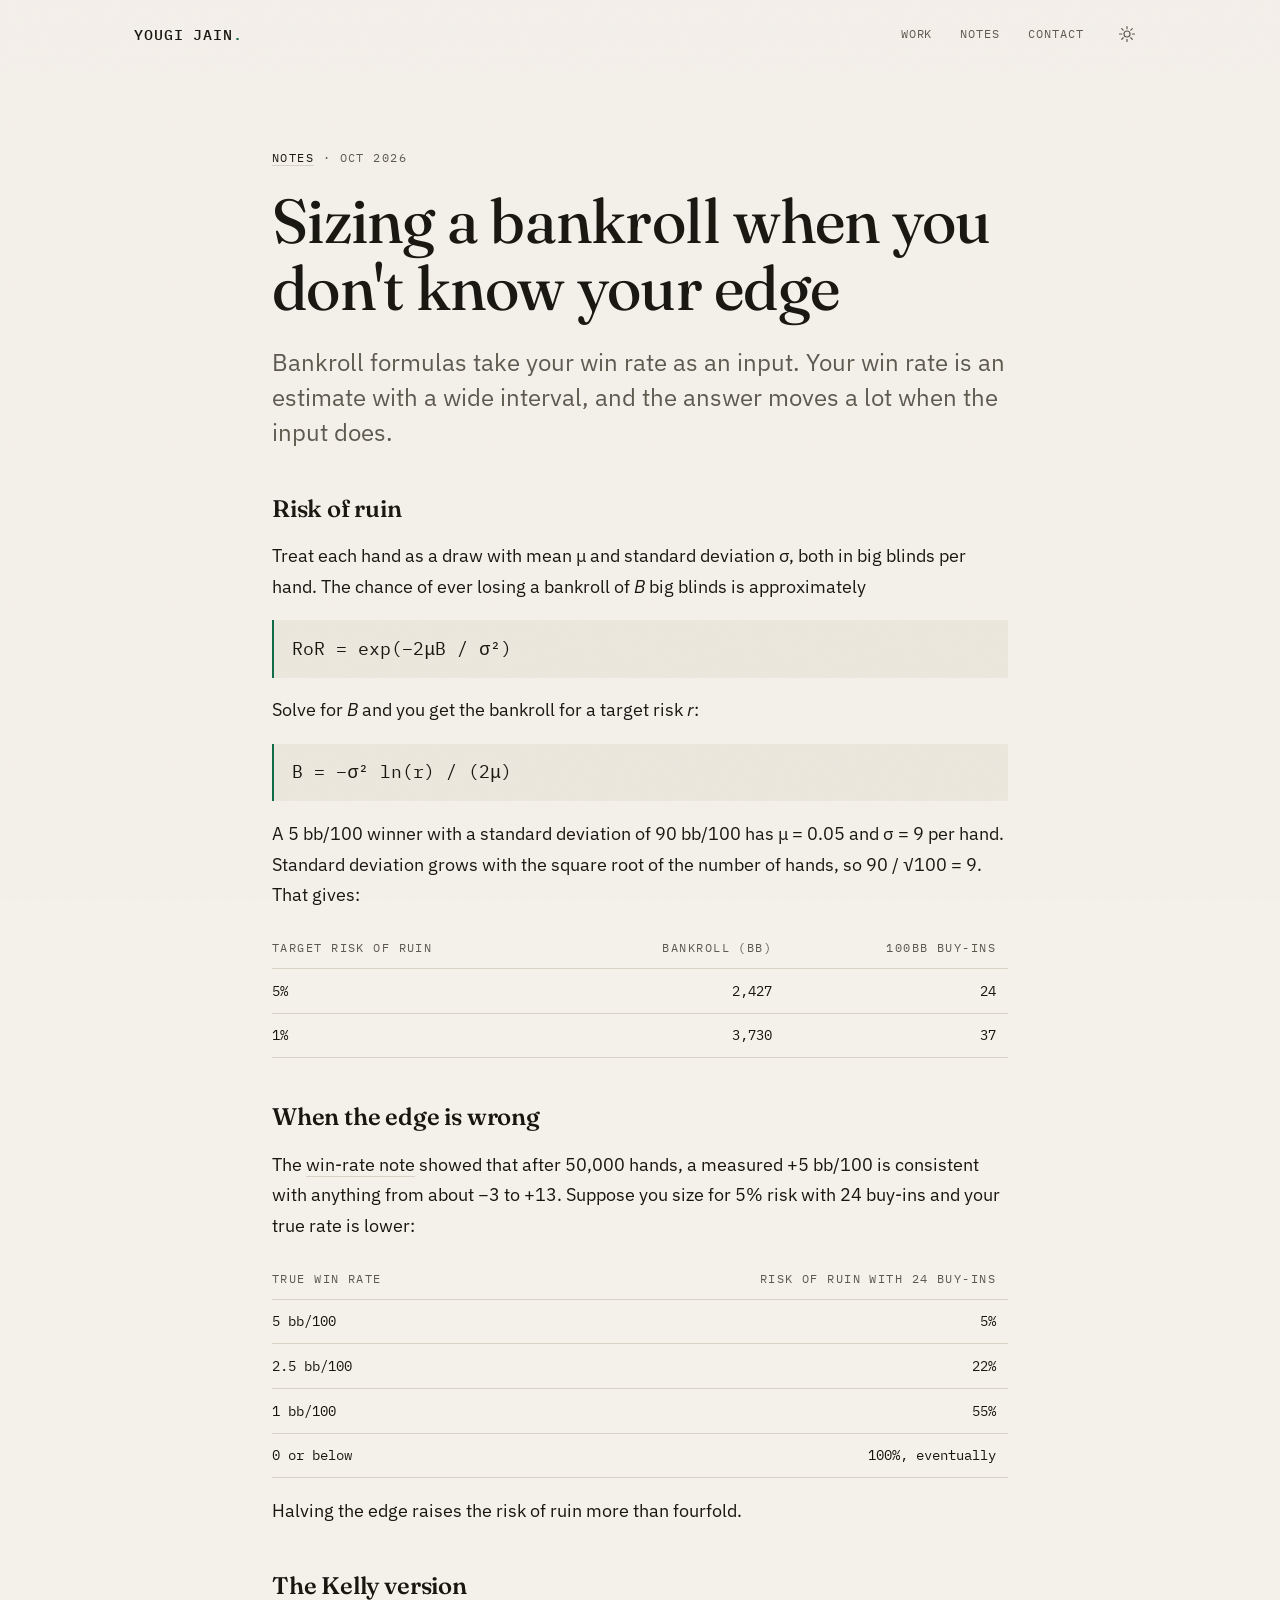
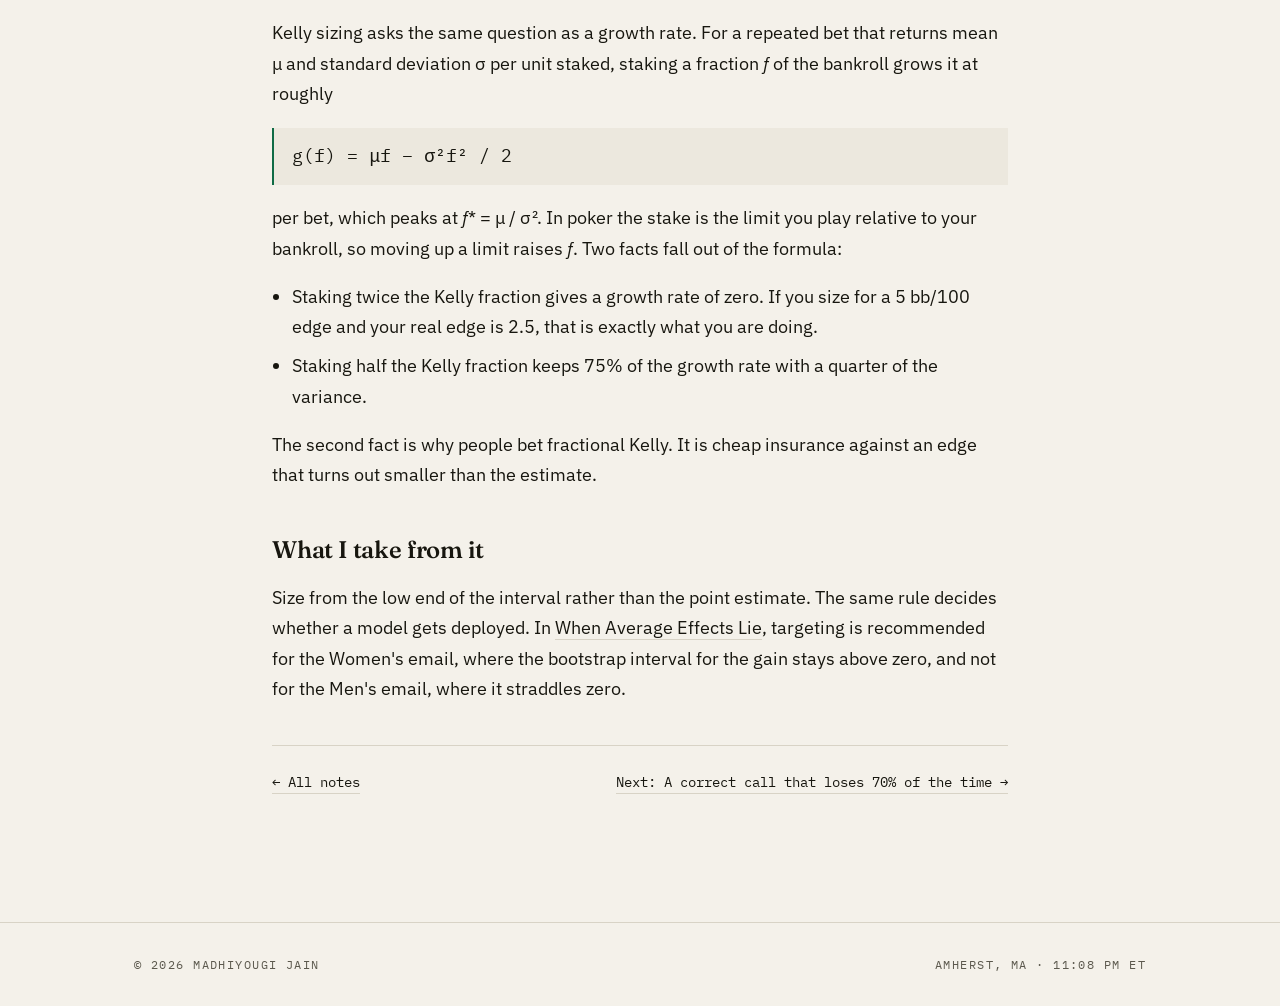
==== commit 1598dfc1: "link the notes in reading order Each note's footer keeps the "All notes" link and adds a link to the" ====
--- a/notes/bankroll-unknown-edge.html
+++ b/notes/bankroll-unknown-edge.html
@@ -166,6 +166,7 @@
 
         <footer class="note__end">
           <a href="../index.html#notes">← All notes</a>
+          <a href="correct-call-that-loses.html">Next: A correct call that loses 70% of the time →</a>
         </footer>
       </div>
     </article>
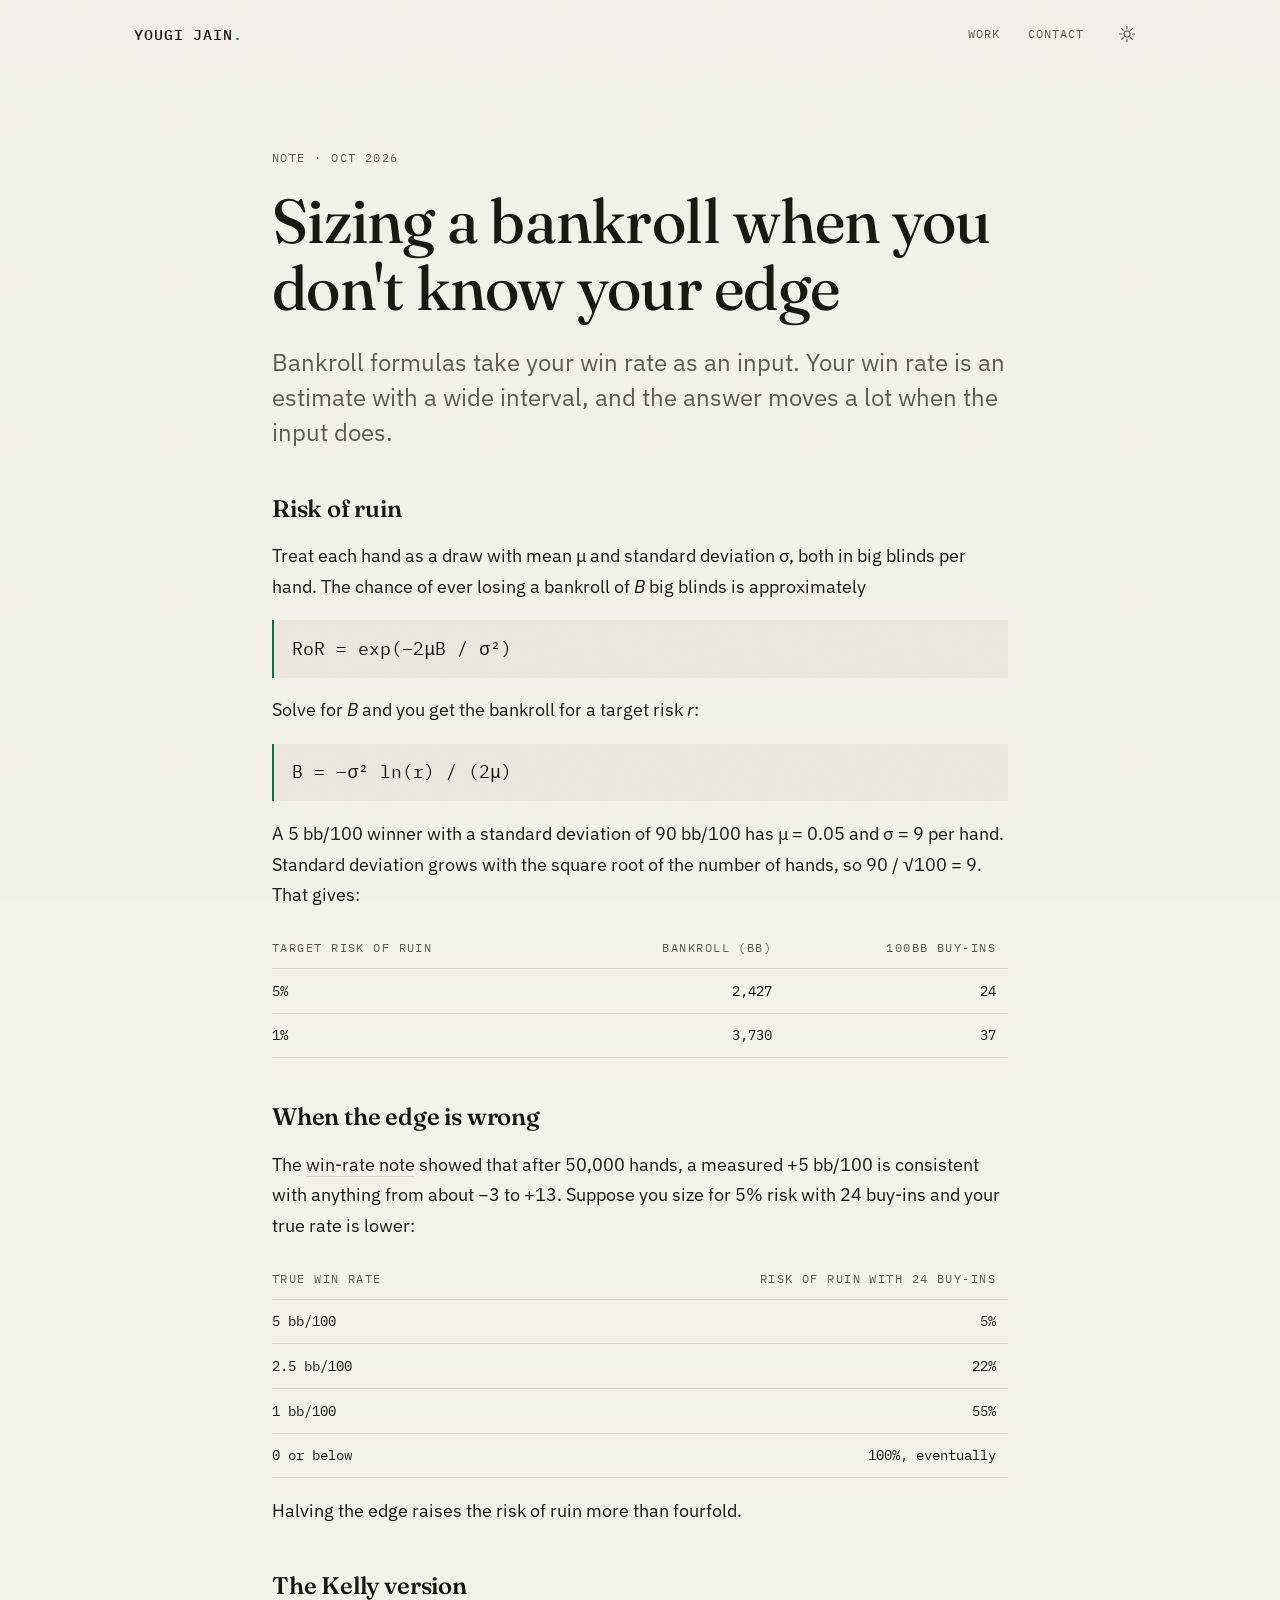
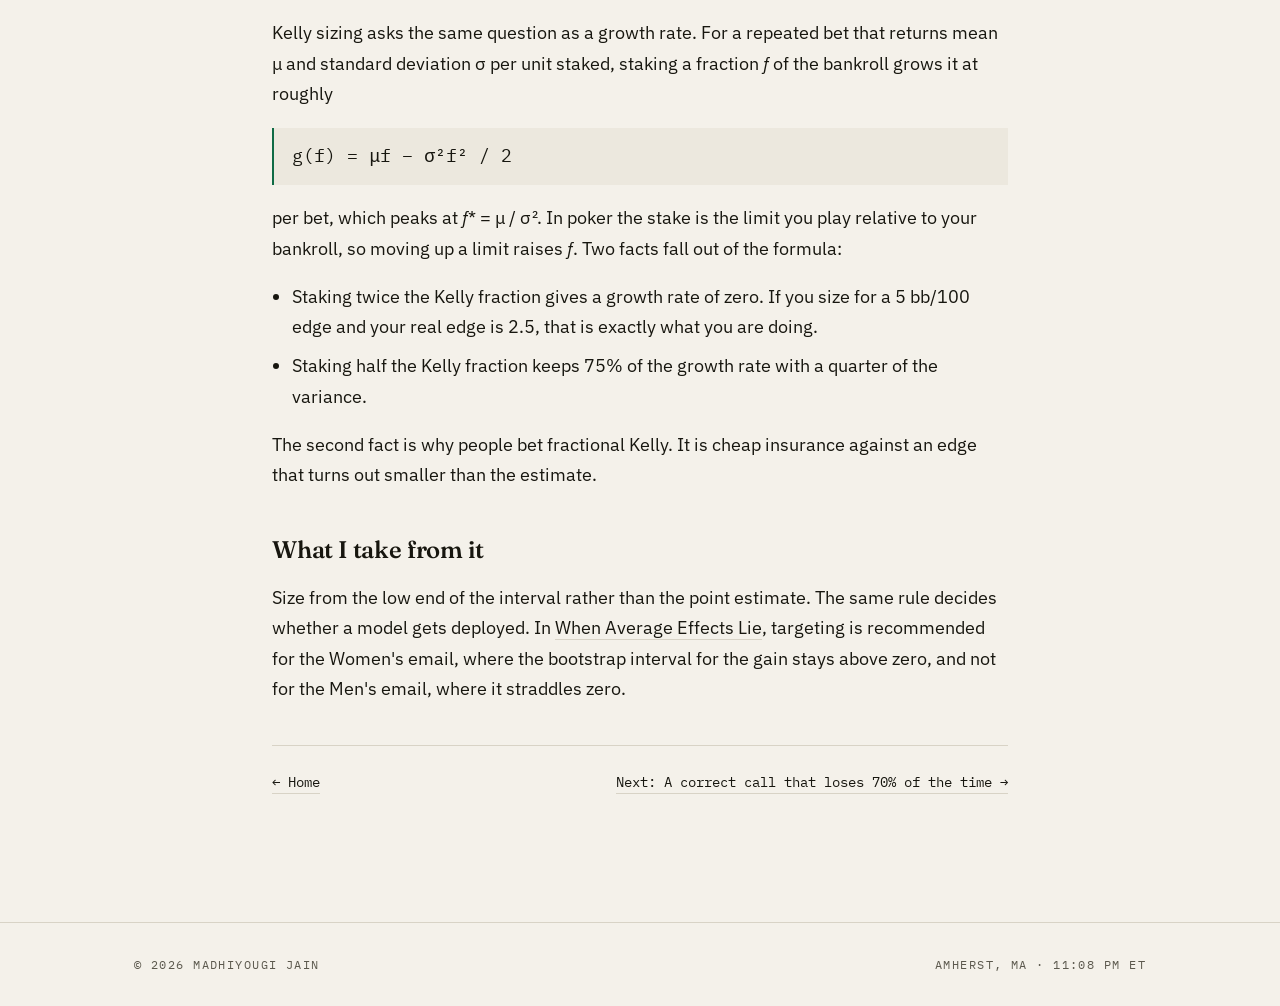
==== commit a83a9995: "take the poker notes off the home page The Notes section and its nav link come off the home page, an" ====
--- a/notes/bankroll-unknown-edge.html
+++ b/notes/bankroll-unknown-edge.html
@@ -34,7 +34,7 @@
   <link rel="preconnect" href="https://fonts.gstatic.com" crossorigin />
   <link href="https://fonts.googleapis.com/css2?family=Fraunces:ital,opsz,wght@0,9..144,100..900;1,9..144,100..900&family=IBM+Plex+Mono:wght@400;500&family=IBM+Plex+Sans:wght@400;500;600&display=swap" rel="stylesheet" />
 
-  <link rel="stylesheet" href="../css/style.css?v=20" />
+  <link rel="stylesheet" href="../css/style.css?v=21" />
 </head>
 <body>
   <a class="skip-link" href="#main">Skip to content</a>
@@ -46,7 +46,6 @@
       <div class="nav__right">
         <nav class="nav__links" aria-label="Primary">
           <a href="../index.html#work">Work</a>
-          <a href="../index.html#notes">Notes</a>
           <a href="../index.html#contact">Contact</a>
         </nav>
 
@@ -71,7 +70,7 @@
   <main id="main">
     <article class="note">
       <div class="container note__inner">
-        <p class="note__meta"><a href="../index.html#notes">Notes</a> · Oct 2026</p>
+        <p class="note__meta">Note · Oct 2026</p>
         <h1 class="note__title">Sizing a bankroll when you don't know your edge</h1>
         <p class="note__lede">
           Bankroll formulas take your win rate as an input. Your win rate is an estimate
@@ -165,7 +164,7 @@
         </div>
 
         <footer class="note__end">
-          <a href="../index.html#notes">← All notes</a>
+          <a href="../index.html">← Home</a>
           <a href="correct-call-that-loses.html">Next: A correct call that loses 70% of the time →</a>
         </footer>
       </div>
--- a/css/style.css
+++ b/css/style.css
@@ -536,6 +536,10 @@
 .index-list__desc { grid-area: desc; color: var(--ink-soft); font-size: var(--step--1); line-height: 1.55; max-width: 58ch; }
 .index-list__year { grid-area: year; font-family: var(--font-mono); font-size: var(--step--1); color: var(--ink-soft); white-space: nowrap; }
 .index-list__item a:hover .index-list__name { color: var(--accent); }
+/* Stacked variant for long titles (Notes): name and year on one line, the
+   summary below, at every width. */
+.index-list--stacked .index-list__item a { grid-template-columns: 1fr auto; grid-template-areas: "name year" "desc desc"; }
+.index-list--stacked .index-list__desc { max-width: 62ch; }
 
 /* "See more" link below the projects list */
 .work__more {
